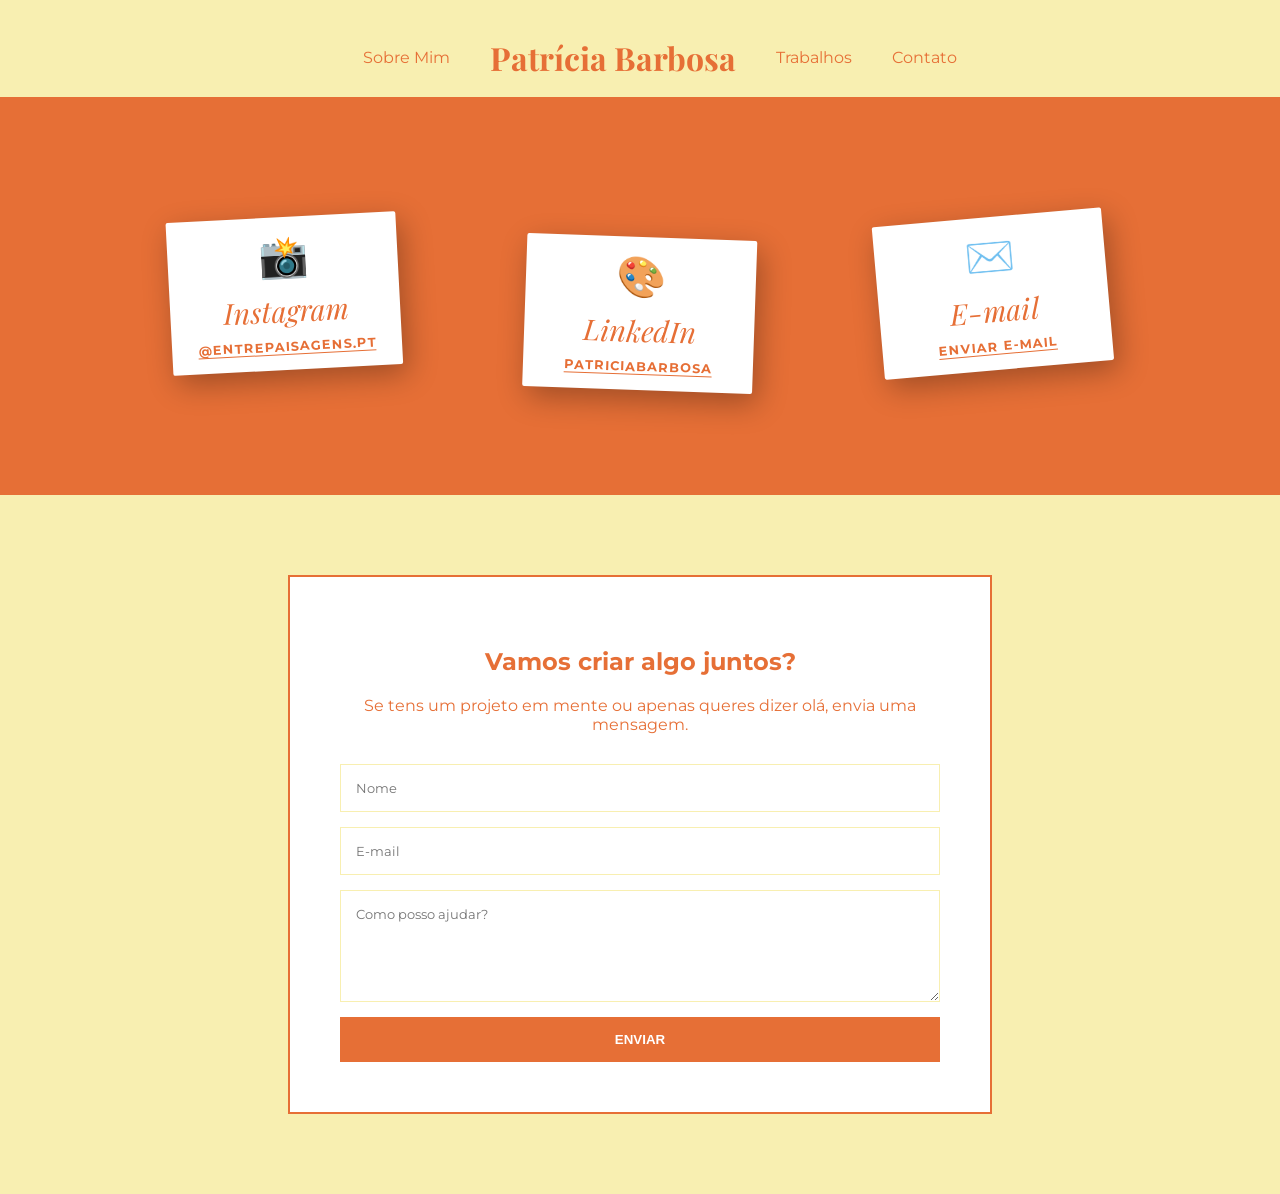
==== contato.html @ 84e58977 "Formulario funcional com Formspree" ====
<!DOCTYPE html>
<html lang="pt-br">
<head>
    <meta charset="UTF-8">
    <meta name="viewport" content="width=device-width, initial-scale=1.0">
    <title>Patrícia Barbosa</title>
    <link rel="icon" type="image/png" href="fotos/logo.svg">
    <link rel="apple-touch-icon" href="fotos/logo.svg">
    <link rel="stylesheet" href="style.css">
    <link href="https://fonts.googleapis.com/css2?family=Playfair+Display:ital,wght@0,700;1,700&family=Montserrat:wght@300;400&display=swap" rel="stylesheet">
</head>
<body>
    <header>
        <nav>
            <ul>
                <li><a href="index.html">Sobre Mim</a></li>
                <li class="logo">Patrícia Barbosa</li>
                <li><a href="trabalhos.html">Trabalhos</a></li>
                <li><a href="contato.html">Contato</a></li>
            </ul>
        </nav>
    </header>

    <section class="contact-links-mural">
        <div class="mural-timeline">
            
            <div class="mural-item item-janeiro">
                <div class="photo-card">
                    <span class="contact-emoji">📸</span>
                    <p class="mural-month">Instagram</p>
                    <a href="https://www.instagram.com/entrepaisagens.pt/" target="_blank" class="contact-link-text">@entrepaisagens.pt</a>
                </div>
            </div>

            <div class="mural-item item-fevereiro">
                <div class="photo-card">
                    <span class="contact-emoji">🎨</span>
                    <p class="mural-month">LinkedIn</p>
                    <a href="https://www.linkedin.com/in/patr%C3%ADcia-barbosa-46b4271a9/" target="_blank" class="contact-link-text">patriciabarbosa</a>
                </div>
            </div>

            <div class="mural-item item-marco">
                <div class="photo-card">
                    <span class="contact-emoji">✉️</span>
                    <p class="mural-month">E-mail</p>
                    <a href="mailto:patriciadbarbosa.pdb@gmail.com" class="contact-link-text">enviar e-mail</a>
                </div>
            </div>

        </div>
    </section>

        <section class="contact-section">
        <div class="contact-card">
            <h2>Vamos criar algo juntos?</h2>
            <p>Se tens um projeto em mente ou apenas queres dizer olá, envia uma mensagem.</p>
            
            <form class="contact-form" action="https://formspree.io/f/xpqkngol" method="POST">
                <input type="text" placeholder="Nome" required>
                <input type="email" placeholder="E-mail" required>
                <textarea placeholder="Como posso ajudar?" rows="5" required></textarea>
                <button type="submit">Enviar</button>
            </form>
        </div>
    </section>

    <script src="script.js"></script>
</body>
</html>
---- style.css ----
:root {
    --pink-bg: #F8EFB1;
    --dark-green: #E66F36;
    --dark-red: #E66F36;
    --white: #ffffff;
}

body {
    margin: 0;
    font-family: 'Montserrat', sans-serif;
    background-color: var(--pink-bg);
    color: var(--dark-red);
}

header {
    background: var(--pink-bg);
    padding: 20px 0;
    text-align: center;
    border-bottom: 2px solid var(--dark-red);
}

nav ul {
    list-style: none;
    display: flex;
    justify-content: center;
    align-items: center;
    gap: 40px;
}

.logo {
    font-family: 'Playfair Display', serif;
    font-size: 2rem;
    font-weight: bold;
}

.hero-green {
    background-color: var(--dark-green);
    height: 300px;
    display: flex;
    justify-content: center;
    align-items: center;
    padding: 50px;
}

.lace-circle {
    border: 3px dashed var(--white);
    border-radius: 50%;
    padding: 60px;
    color: var(--white);
    font-family: 'Playfair Display', serif;
    font-style: italic;
}

.about-section {
    display: flex;
    padding: 80px 10%;
    gap: 50px;
    align-items: center;
}

.about-image {
    position: relative;
    flex: 1;
}

.about-image img {
    width: 100%;
    border: 10px solid var(--white);
}

.badge {
    position: absolute;
    bottom: -20px;
    right: -20px;
    background: var(--dark-red);
    color: white;
    padding: 20px;
    border-radius: 50%;
    font-size: 0.8rem;
    transform: rotate(-15deg);
}

.about-text {
    flex: 1;
}

.about-text h2 span {
    font-family: 'Playfair Display', serif;
    display: block;
    font-size: 3rem;
}

.values-grid {
    display: flex;
    justify-content: space-around;
    padding: 50px;
    background: var(--white);
    margin: 50px 10%;
    border-radius: 20px;
    border: 2px solid var(--dark-red);
}

.value-item {
    text-align: center;
    max-width: 200px;
}

.value-item i {
    font-size: 3rem;
}

/* Links do Menu */
nav ul li a {
    text-decoration: none;
    color: inherit;
    transition: 0.3s;
}

nav ul li a:hover {
    color: var(--dark-green);
}

/* Portfolio */
.portfolio-grid {
    display: grid;
    grid-template-columns: repeat(auto-fit, minmax(300px, 1fr));
    gap: 40px;
    padding: 60px 10%;
}

.project-card {
    text-align: center;
    border: 1px solid var(--pink-bg);
    padding: 20px;
    background: white;
}

.project-image img {
    width: 100%;
    border-radius: 4px;
}

/* Contato */
.contact-section {
    padding: 80px 10%;
    display: flex;
    justify-content: center;
}

.contact-card {
    background: white;
    padding: 50px;
    border: 2px solid var(--dark-red);
    width: 100%;
    max-width: 600px;
    text-align: center;
}

.contact-form {
    display: flex;
    flex-direction: column;
    gap: 15px;
    margin-top: 30px;
}

.contact-form input, .contact-form textarea {
    padding: 15px;
    border: 1px solid var(--pink-bg);
    font-family: 'Montserrat', sans-serif;
}

.contact-form button {
    background: var(--dark-green);
    color: white;
    padding: 15px;
    border: none;
    cursor: pointer;
    font-weight: bold;
    text-transform: uppercase;
}

/* Container da Linha do Tempo Estilo Mural */
.timeline-container {
    background-color: var(--dark-red); /* O fundo bordô da sua paleta original */
    padding: 80px 10%;
    overflow: hidden; /* Evita rolagem horizontal das fotos tortas */
}

/* Grelha de fotos espalhadas */
.mural-timeline {
    display: grid; 
    grid-template-columns: repeat(auto-fit, minmax(280px, 1fr));
    gap: 100px 40px; /* Aumentei o espaço entre linhas para 100px */
    margin-top: 60px;
    position: relative;
    align-items: start;
}

/* O "Item" completo (foto + legenda) */
.mural-item {
    display: flex;
    flex-direction: column;
    align-items: center;
    text-align: center;
    transition: transform 0.3s ease, z-index 0s;
    position: relative;
    z-index: 1; /* Garante que estejam na mesma camada */
}

/* O efeito de "Trazer para frente" no hover */
.mural-item:hover {
    transform: scale(1.05) rotate(0deg) !important; /* Levanta e desentorta */
    z-index: 10; /* Fica acima das outras fotos */
}

/* O Cartão de Foto (A borda branca) */
.photo-card {
    background: var(--white);
    padding: 15px; /* Borda grossa da referência */
    border-radius: 2px;
    box-shadow: 5px 10px 30px rgba(0,0,0,0.3); /* Sombra pesada e difusa */
    margin-bottom: 25px;
}

.photo-card img {
    width: 100%;
    height: auto;
    max-height: 400px;
    object-fit: cover;
}

/* O Mês (Caligrafia Itálica) */
.mural-month {
    font-family: 'Playfair Display', serif;
    font-style: italic; /* O segredo da caligrafia */
    font-weight: 400;
    font-size: 1.8rem;
    margin: 0;
}

/* A Legenda (Fonte Simples) */
.mural-caption {
    font-family: 'Montserrat', sans-serif;
    font-weight: 300;
    font-size: 0.9rem;
    color: var(--pink-bg);
    opacity: 0.8;
    margin: 10px 0 0;
    max-width: 250px;
}

/* --- INCLINAÇÕES ALEATÓRIAS --- */
/* (Copiando o look torto da imagem de referência) */

.item-janeiro {
    transform: rotate(-3deg);
}

.item-fevereiro {
    transform: rotate(2deg) translateY(20px); /* Ligeiramente para baixo */
}

.item-marco {
    transform: rotate(-5deg);
}

.item-abril {
    transform: rotate(4deg);
}

/* Estilo dos Botões de Filtro */
.portfolio-filters {
    text-align: center;
    margin-bottom: 50px;
}

.filter-btn {
    background: none;
    border: 2px solid var(--pink-bg);
    color: var(--pink-bg);
    padding: 10px 25px;
    margin: 5px;
    font-family: 'Montserrat', sans-serif;
    cursor: pointer;
    text-transform: uppercase;
    letter-spacing: 2px;
    transition: 0.3s;
}

.filter-btn.active, .filter-btn:hover {
    background: var(--pink-bg);
    color: var(--dark-red);
}

/* Lógica de Esconder/Mostrar Itens */
.mural-item {
    display: none; /* Esconde por padrão */
}

.mural-item.show {
    display: flex; /* Mostra apenas os que têm a classe .show */
    animation: fadeIn 0.5s ease;
}

@keyframes fadeIn {
    from { opacity: 0; transform: translateY(20px); }
    to { opacity: 1; transform: translateY(0); }
}

/* Espaçamento para a seção de links */
.contact-links-mural {
    background-color: var(--dark-red); /* Fundo bordô para destacar os cartões brancos */
    padding: 60px 10% 100px 10%;
    margin-top: -20px; /* Sobrepõe levemente a seção anterior para fluidez */
}

/* Estilo do emoji/ícone dentro do cartão */
.contact-emoji {
    font-size: 2.5rem;
    display: block;
    margin-bottom: 10px;
}

/* Estilo do link clicável dentro do cartão */
.contact-link-text {
    font-family: 'Montserrat', sans-serif;
    color: var(--dark-red);
    text-decoration: none;
    font-size: 0.8rem;
    font-weight: bold;
    text-transform: uppercase;
    letter-spacing: 1px;
    display: inline-block;
    margin-top: 10px;
    border-bottom: 1px solid var(--dark-red);
    transition: 0.3s;
}

.contact-link-text:hover {
    color: var(--dark-green);
    border-bottom-color: var(--dark-green);
}

/* Garante que os cards de contato não fiquem gigantes */
.contact-links-mural .photo-card {
    min-width: 200px;
    text-align: center;
}

.resume-section {
    background-color: var(--pink-bg); /* O teu creme #F8EFB1 */
    padding: 80px 10%;
    color: var(--dark-green); /* Verde para o texto base */
}

.resume-container {
    display: flex;
    justify-content: space-between;
    gap: 50px;
}

.resume-column {
    flex: 1;
}

.section-title {
    color: #E66F36; /* O teu Laranja Terracota */
    font-family: 'Playfair Display', serif; /* Ou a fonte que usas nos títulos */
    font-size: 2rem;
    margin-bottom: 30px;
    border-bottom: 2px solid #E66F36;
    display: inline-block;
}

.resume-item {
    margin-bottom: 25px;
}

.year {
    display: block;
    font-weight: bold;
    color: #E66F36;
    font-size: 0.9rem;
    margin-bottom: 5px;
}

.resume-item h3 {
    margin: 0;
    font-size: 1.3rem;
}

.skills-list {
    list-style: none;
    padding: 0;
}

.skills-list li {
    padding: 10px 0;
    border-bottom: 1px solid rgba(81, 102, 8, 0.2); /* Linha subtil em verde */
    font-weight: 500;
}

/* Responsividade para telemóvel */
@media (max-width: 768px) {
    .resume-container {
        flex-direction: column;
    }
}
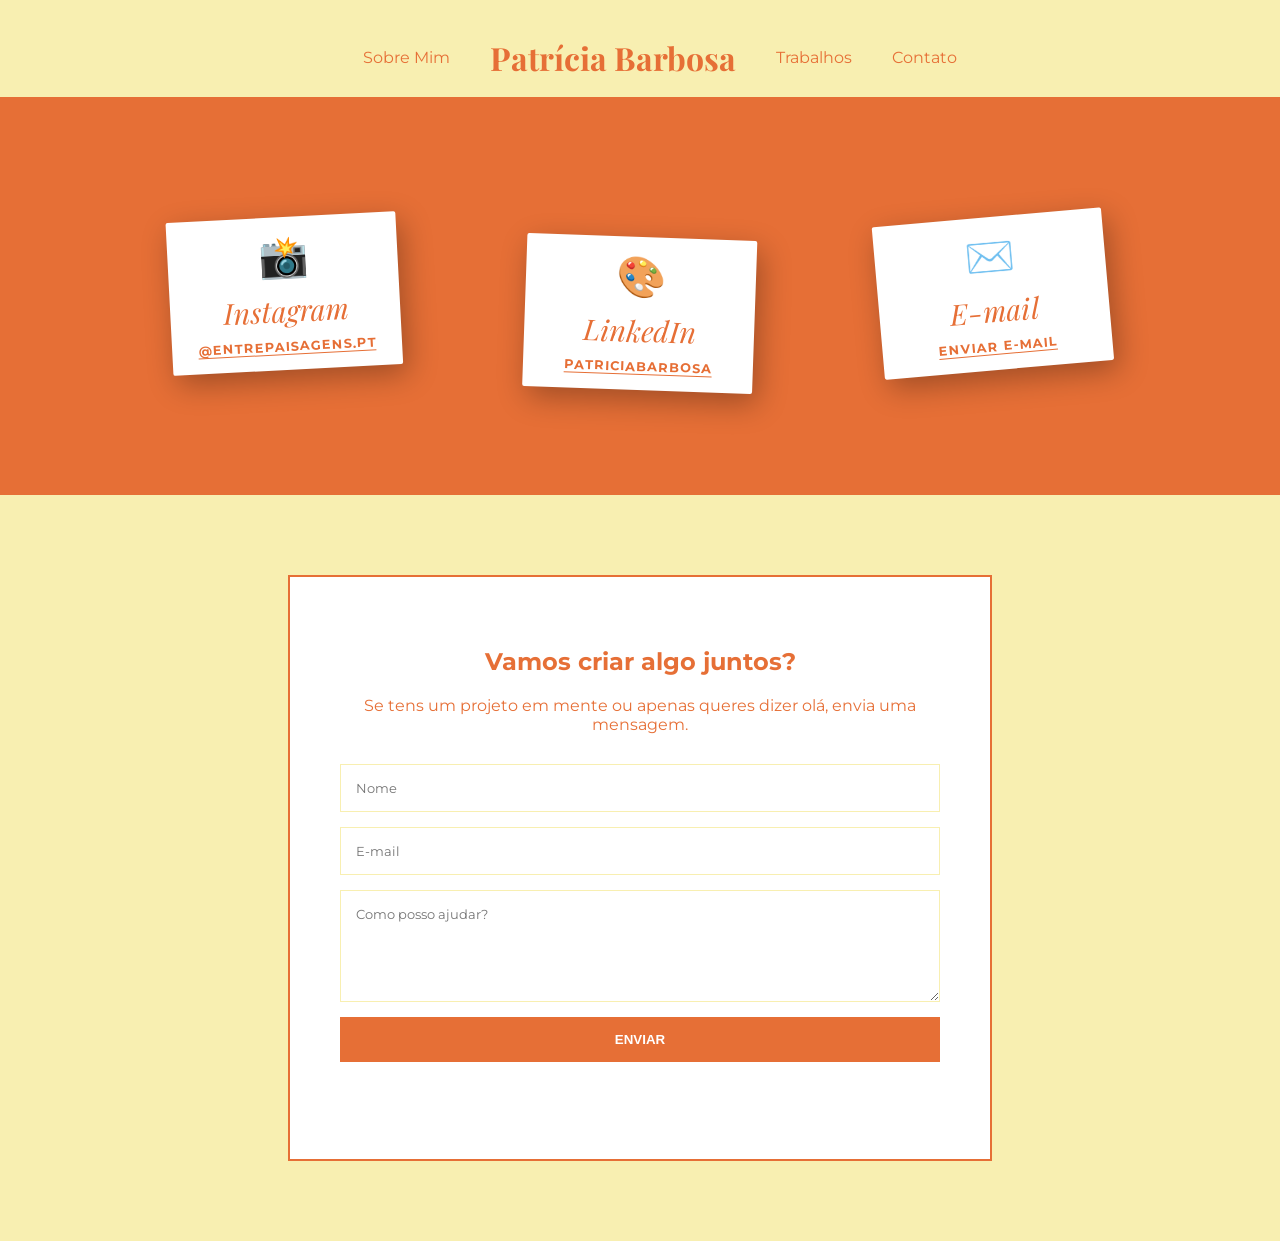
==== commit d52b88d8: "não sqai da pagina" ====
--- a/contato.html
+++ b/contato.html
@@ -56,15 +56,52 @@
             <h2>Vamos criar algo juntos?</h2>
             <p>Se tens um projeto em mente ou apenas queres dizer olá, envia uma mensagem.</p>
             
-            <form class="contact-form" action="https://formspree.io/f/xpqkngol" method="POST">
-                <input type="text" placeholder="Nome" required>
-                <input type="email" placeholder="E-mail" required>
-                <textarea placeholder="Como posso ajudar?" rows="5" required></textarea>
-                <button type="submit">Enviar</button>
-            </form>
+                <form id="my-form" class="contact-form" action="https://formspree.io/f/xpqkngol" method="POST">
+        <input type="text" name="name" placeholder="Nome" required>
+        <input type="email" name="_replyto" placeholder="E-mail" required>
+        <textarea name="message" placeholder="Como posso ajudar?" rows="5" required></textarea>
+        <button id="my-form-button" type="submit">Enviar</button>
+        
+        <p id="my-form-status"></p>
+    </form>
         </div>
     </section>
 
     <script src="script.js"></script>
+    <script>
+  var form = document.getElementById("my-form");
+  
+  async function handleSubmit(event) {
+    event.preventDefault(); // Impede a página de recarregar ou mudar
+    var status = document.getElementById("my-form-status");
+    var data = new FormData(event.target);
+    
+    fetch(event.target.action, {
+      method: form.method,
+      body: data,
+      headers: {
+          'Accept': 'application/json'
+      }
+    }).then(response => {
+      if (response.ok) {
+        status.innerHTML = "Mensagem enviada com sucesso!";
+        status.style.color = "green";
+        form.reset(); // Limpa o formulário para a pessoa ver que foi enviado
+      } else {
+        response.json().then(data => {
+          if (Object.hasOwn(data, 'errors')) {
+            status.innerHTML = data["errors"].map(error => error["message"]).join(", ");
+          } else {
+            status.innerHTML = "Ups! Houve um problema ao enviar.";
+          }
+        })
+      }
+    }).catch(error => {
+      status.innerHTML = "Ups! Houve um problema ao enviar.";
+    });
+  }
+  
+  form.addEventListener("submit", handleSubmit)
+</script>
 </body>
 </html>
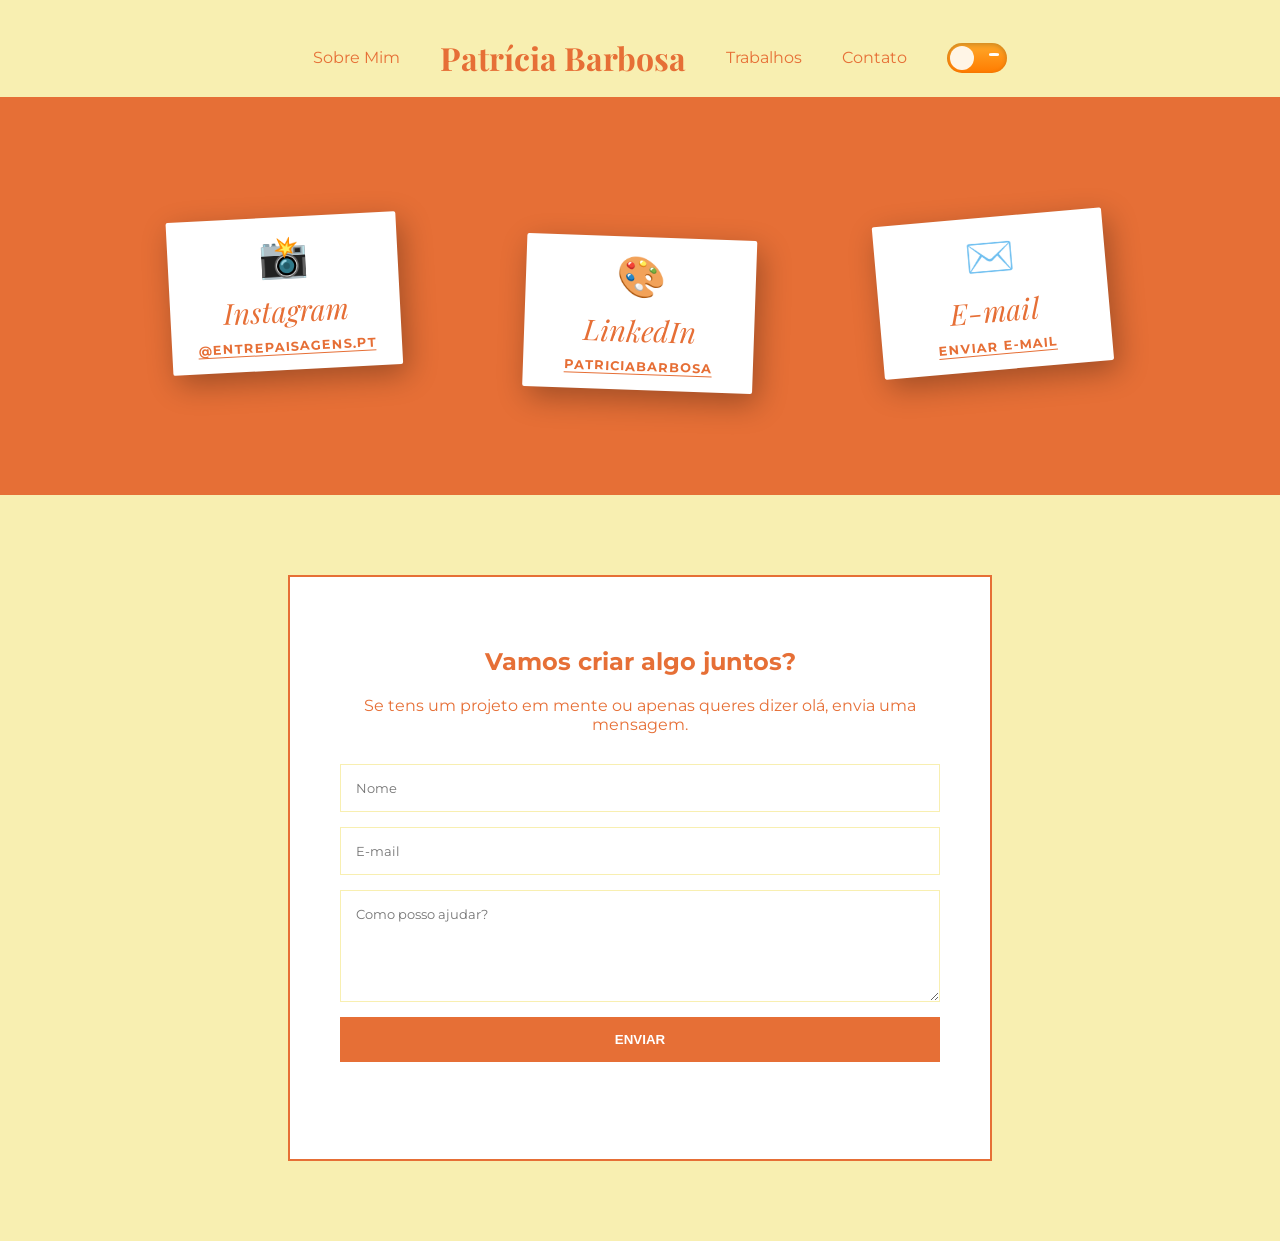
==== commit 80b3d5f4: "tema escuro_index js paginas" ====
--- a/contato.html
+++ b/contato.html
@@ -11,13 +11,29 @@
 </head>
 <body>
     <header>
-        <nav>
-            <ul>
-                <li><a href="index.html">Sobre Mim</a></li>
-                <li class="logo">Patrícia Barbosa</li>
-                <li><a href="trabalhos.html">Trabalhos</a></li>
-                <li><a href="contato.html">Contato</a></li>
-            </ul>
+    <nav>
+        <ul>
+            <li><a href="index.html">Sobre Mim</a></li>
+            <li class="logo">Patrícia Barbosa</li>
+            <li><a href="trabalhos.html">Trabalhos</a></li>
+            <li><a href="contato.html">Contato</a></li>
+            <li>
+                <div class="theme-switch-wrapper">
+                    <input type="checkbox" id="theme-toggle">
+                    <label for="theme-toggle" class="theme-switch">
+                        <div class="sky">
+                            <div class="sun-moon"></div>
+                            <div class="stars">
+                                <span></span><span></span><span></span>
+                            </div>
+                            <div class="clouds">
+                                <span></span><span></span><span></span>
+                            </div>
+                        </div>
+                    </label>
+                </div>
+            </li>
+        </ul>
         </nav>
     </header>
 
--- a/style.css
+++ b/style.css
@@ -3,6 +3,80 @@
     --dark-green: #E66F36;
     --dark-red: #E66F36;
     --white: #ffffff;
+}
+
+/* Cores do Modo Escuro (Ajuste conforme seu gosto) */
+[data-theme="dark"] {
+    --pink-bg: #1a1b26;     
+    --dark-green: #e66f36;   
+    --dark-red: #e66f36;     
+    --white: #24283b;      
+}
+
+/* Container do Switch */
+.theme-switch-wrapper {
+    display: flex;
+    align-items: center;
+}
+
+#theme-toggle { 
+    display: none;
+}
+
+.theme-switch {
+    cursor: pointer;
+    width: 60px; /* Reduzi o tamanho para caber no menu */
+    height: 30px;
+    background: linear-gradient(#ffaa2b, #ff7b00); /* Dia */
+    border-radius: 50px;
+    position: relative;
+    display: block;
+    overflow: hidden;
+    box-shadow: inset 0 2px 5px rgba(0,0,0,0.2);
+    transition: 0.5s;
+}
+
+/* O Sol / Lua */
+.sun-moon {
+    position: absolute;
+    top: 3px;
+    left: 3px;
+    width: 24px;
+    height: 24px;
+    background: #fff5e6;
+    border-radius: 50%;
+    transition: 0.5s cubic-bezier(0.68, -0.55, 0.265, 1.55);
+    z-index: 2;
+}
+
+/* Estado Ativo (Noite) */
+#theme-toggle:checked + .theme-switch {
+    background: linear-gradient(#202040, #16213e);
+}
+
+#theme-toggle:checked + .theme-switch .sun-moon {
+    left: calc(100% - 27px);
+    background: #f0f0f0;
+    box-shadow: inset -3px -2px 0 0 #a9a9a9; /* Cratera da lua */
+}
+
+/* Nuvens e Estrelas simples */
+.clouds span, .stars span {
+    position: absolute;
+    background: white;
+    border-radius: 50%;
+    transition: 0.5s;
+}
+
+.clouds span { width: 10px; height: 3px; top: 10px; right: 8px; opacity: 0.8; }
+.stars span { width: 2px; height: 2px; top: 8px; left: 15px; opacity: 0; }
+
+#theme-toggle:checked + .theme-switch .stars span { opacity: 1; }
+#theme-toggle:checked + .theme-switch .clouds { transform: translateY(40px); }
+
+/* Suavidade geral no site */
+body {
+    transition: background-color 0.5s ease, color 0.5s ease;
 }
 
 body {
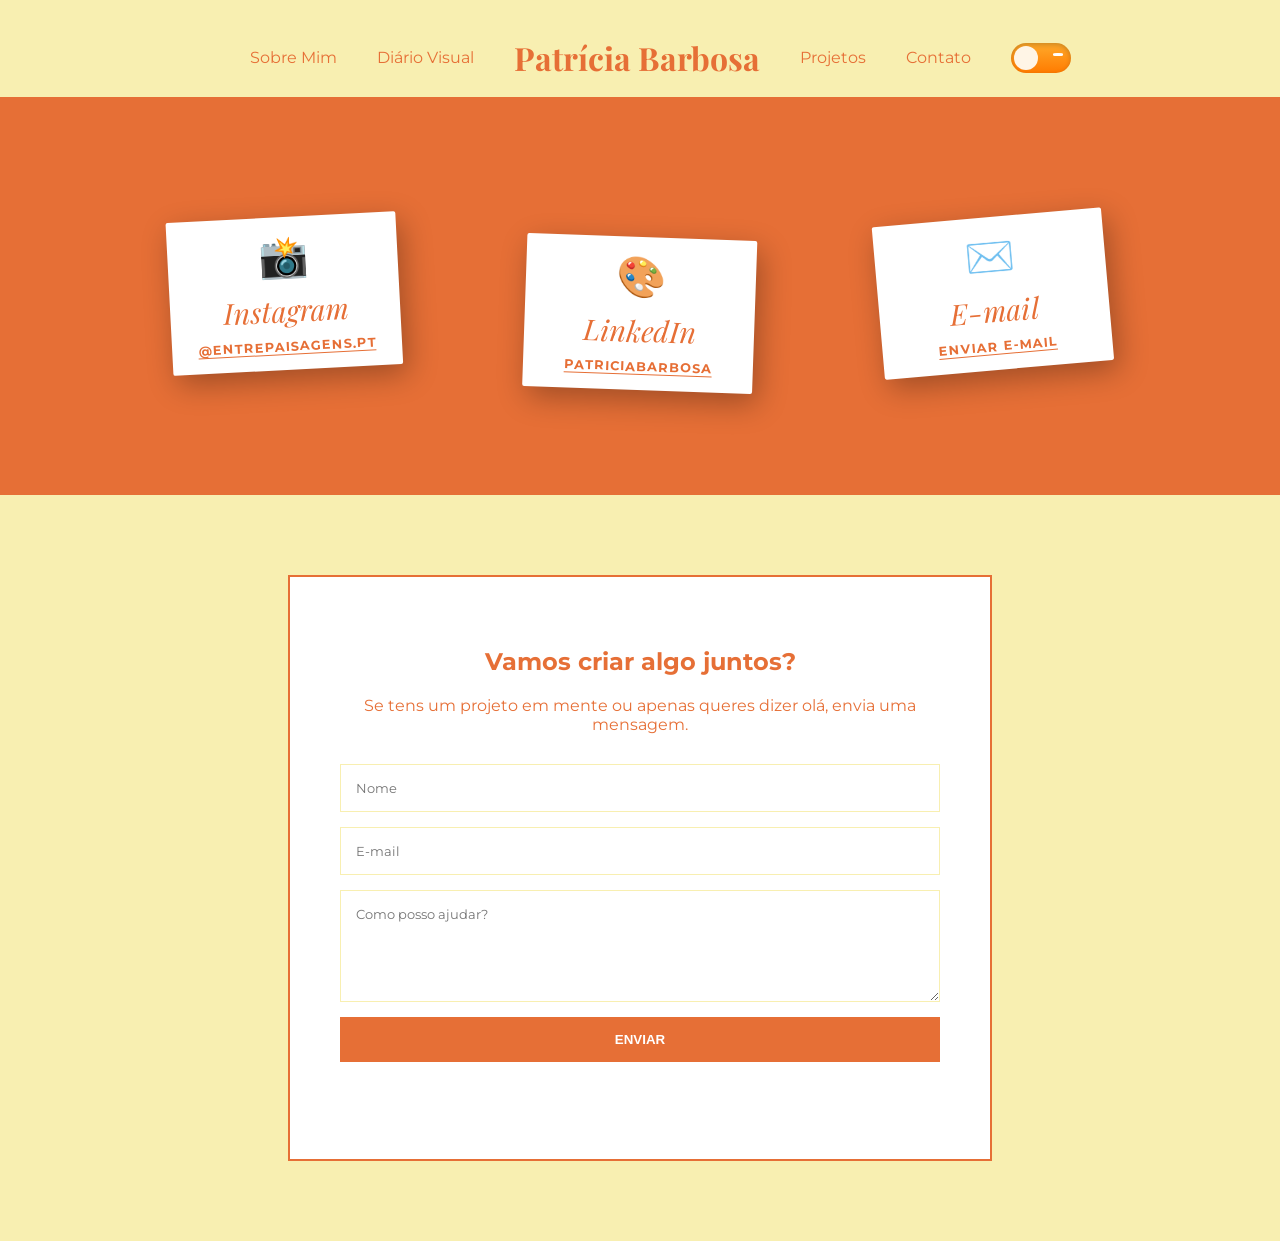
==== commit 70da5116: "diario visual" ====
--- a/contato.html
+++ b/contato.html
@@ -10,12 +10,14 @@
     <link href="https://fonts.googleapis.com/css2?family=Playfair+Display:ital,wght@0,700;1,700&family=Montserrat:wght@300;400&display=swap" rel="stylesheet">
 </head>
 <body>
+
     <header>
     <nav>
         <ul>
             <li><a href="index.html">Sobre Mim</a></li>
+            <li><a href="journal.html">Diário Visual</a></li>
             <li class="logo">Patrícia Barbosa</li>
-            <li><a href="trabalhos.html">Trabalhos</a></li>
+            <li><a href="trabalhos.html">Projetos</a></li>
             <li><a href="contato.html">Contato</a></li>
             <li>
                 <div class="theme-switch-wrapper">
--- a/style.css
+++ b/style.css
@@ -7,10 +7,10 @@
 
 /* Cores do Modo Escuro (Ajuste conforme seu gosto) */
 [data-theme="dark"] {
-    --pink-bg: #1a1b26;     
+    --pink-bg: #7B190D;     
     --dark-green: #e66f36;   
     --dark-red: #e66f36;     
-    --white: #24283b;      
+    --white: #10151B;      
 }
 
 /* Container do Switch */
@@ -479,4 +479,84 @@
     .resume-container {
         flex-direction: column;
     }
+}
+
+.hero-video {
+    position: relative;
+    height: 400px;
+    overflow: hidden;
+    display: flex;
+    justify-content: center;
+    align-items: center;
+}
+
+.bg-video {
+    position: absolute;
+    top: 50%;
+    left: 50%;
+    width: 100%;
+    height: 100%;
+    object-fit: cover; /* Faz o vídeo cobrir toda a área sem esticar */
+    transform: translate(-50%, -50%);
+    z-index: -1;
+    filter: brightness(0.7); /* Escurece um pouco para o texto aparecer melhor */
+}
+
+.hero-content {
+    z-index: 1;
+}
+
+@media (prefers-reduced-motion: reduce) {
+    .bg-video {
+        display: none; /* Esconde o vídeo se o usuário preferir menos movimento */
+    }
+    .hero-video {
+        background-image: url('fotos/uma-foto-estatica.jpg'); /* Mostra uma foto no lugar */
+        background-size: cover;
+    }
+}
+
+.journal-container {
+    padding: 40px 5%;
+    max-width: 1200px;
+    margin: 0 auto;
+}
+
+.masonry-grid {
+    /* Define o número de colunas conforme o ecrã */
+    column-count: 3;
+    column-gap: 20px;
+}
+
+.masonry-item {
+    display: inline-block;
+    width: 100%;
+    margin-bottom: 20px;
+    border-radius: 4px;
+    overflow: hidden;
+    transition: transform 0.3s ease;
+}
+
+.masonry-item img {
+    width: 100%;
+    display: block;
+    height: auto;
+    /* Filtro subtil para combinar com o teu estilo */
+    filter: grayscale(0.2) brightness(0.95);
+    transition: all 0.5s ease;
+}
+
+/* Efeito ao passar o rato */
+.masonry-item:hover img {
+    filter: grayscale(0) brightness(1);
+    transform: scale(1.05);
+}
+
+/* Responsividade: menos colunas em tablets e telemóveis */
+@media (max-width: 900px) {
+    .masonry-grid { column-count: 2; }
+}
+
+@media (max-width: 600px) {
+    .masonry-grid { column-count: 1; }
 }
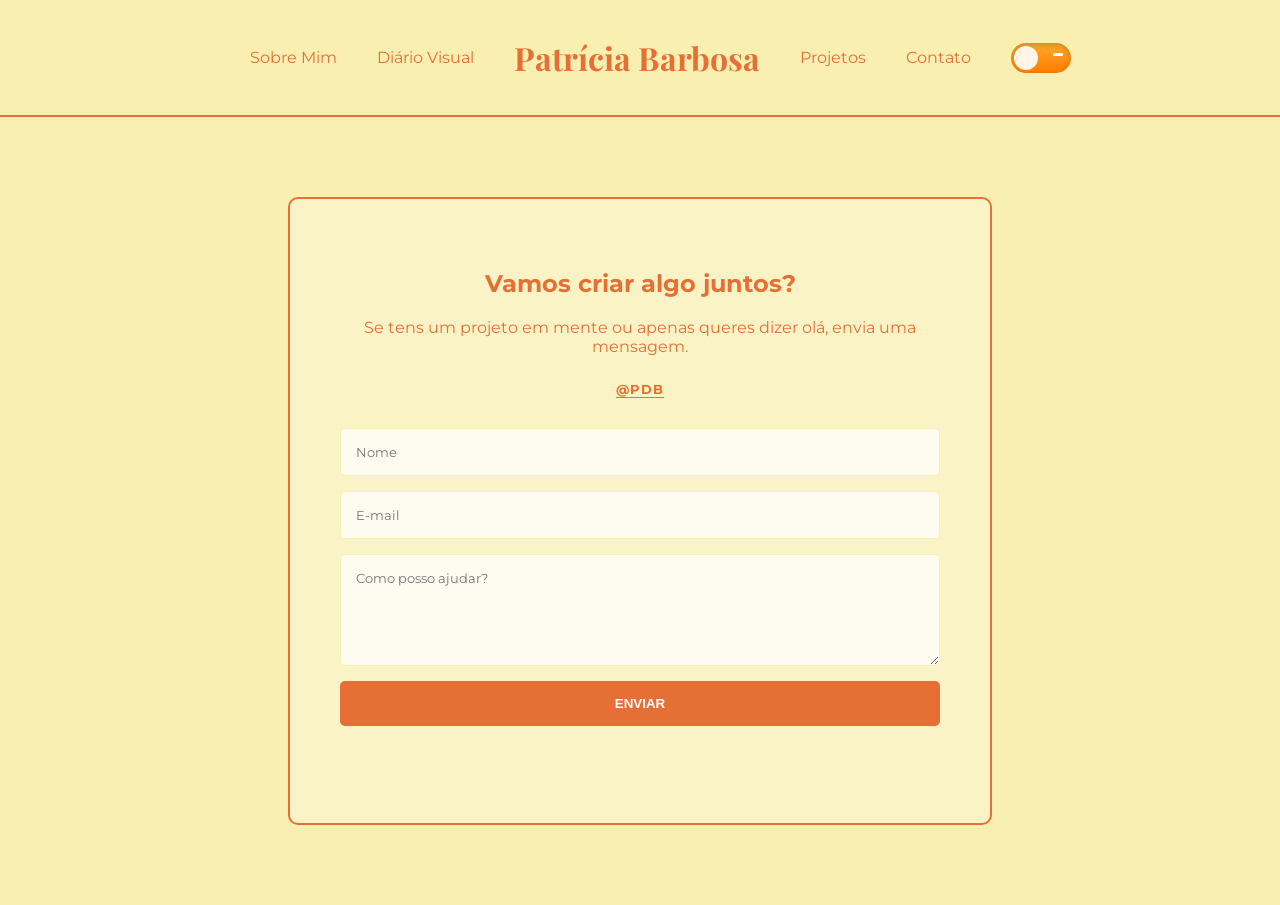
==== commit 74ca3ec9: "contacto1" ====
--- a/contato.html
+++ b/contato.html
@@ -39,40 +39,13 @@
         </nav>
     </header>
 
-    <section class="contact-links-mural">
-        <div class="mural-timeline">
-            
-            <div class="mural-item item-janeiro">
-                <div class="photo-card">
-                    <span class="contact-emoji">📸</span>
-                    <p class="mural-month">Instagram</p>
-                    <a href="https://www.instagram.com/entrepaisagens.pt/" target="_blank" class="contact-link-text">@entrepaisagens.pt</a>
-                </div>
-            </div>
 
-            <div class="mural-item item-fevereiro">
-                <div class="photo-card">
-                    <span class="contact-emoji">🎨</span>
-                    <p class="mural-month">LinkedIn</p>
-                    <a href="https://www.linkedin.com/in/patr%C3%ADcia-barbosa-46b4271a9/" target="_blank" class="contact-link-text">patriciabarbosa</a>
-                </div>
-            </div>
-
-            <div class="mural-item item-marco">
-                <div class="photo-card">
-                    <span class="contact-emoji">✉️</span>
-                    <p class="mural-month">E-mail</p>
-                    <a href="mailto:patriciadbarbosa.pdb@gmail.com" class="contact-link-text">enviar e-mail</a>
-                </div>
-            </div>
-
-        </div>
-    </section>
 
         <section class="contact-section">
         <div class="contact-card">
             <h2>Vamos criar algo juntos?</h2>
             <p>Se tens um projeto em mente ou apenas queres dizer olá, envia uma mensagem.</p>
+             <a href="https://linktr.ee/Patidb" target="_blank" class="contact-link-text">@pdb</a>
             
                 <form id="my-form" class="contact-form" action="https://formspree.io/f/xpqkngol" method="POST">
         <input type="text" name="name" placeholder="Nome" required>
--- a/style.css
+++ b/style.css
@@ -219,15 +219,18 @@
     padding: 80px 10%;
     display: flex;
     justify-content: center;
+    
 }
 
 .contact-card {
-    background: white;
+    background: rgba(255, 255, 255, 0.253);
     padding: 50px;
     border: 2px solid var(--dark-red);
+    border-radius: 10px;
     width: 100%;
     max-width: 600px;
     text-align: center;
+
 }
 
 .contact-form {
@@ -235,22 +238,27 @@
     flex-direction: column;
     gap: 15px;
     margin-top: 30px;
+    border-radius: 5px;
+    
 }
 
 .contact-form input, .contact-form textarea {
     padding: 15px;
     border: 1px solid var(--pink-bg);
+    border-radius: 5px;
     font-family: 'Montserrat', sans-serif;
+    background: rgba(255, 255, 255, 0.766);
 }
 
 .contact-form button {
     background: var(--dark-green);
-    color: white;
+    color: rgb(255, 255, 255);
     padding: 15px;
     border: none;
     cursor: pointer;
     font-weight: bold;
     text-transform: uppercase;
+     border-radius: 5px;
 }
 
 /* Container da Linha do Tempo Estilo Mural */
@@ -515,48 +523,61 @@
         background-size: cover;
     }
 }
-
-.journal-container {
-    padding: 40px 5%;
-    max-width: 1200px;
-    margin: 0 auto;
-}
-
 .masonry-grid {
-    /* Define o número de colunas conforme o ecrã */
+    display: block; /* Garante que o container se comporta como bloco */
     column-count: 3;
     column-gap: 20px;
+    width: 100%;
 }
 
 .masonry-item {
-    display: inline-block;
+    display: block; /* Alterado de inline-block para block */
     width: 100%;
     margin-bottom: 20px;
-    border-radius: 4px;
-    overflow: hidden;
-    transition: transform 0.3s ease;
+    break-inside: avoid; /* Impede que a foto se parta entre colunas */
+    -webkit-column-break-inside: avoid; /* Versão para Safari/Chrome antigo */
 }
 
 .masonry-item img {
     width: 100%;
+    height: auto;
     display: block;
-    height: auto;
-    /* Filtro subtil para combinar com o teu estilo */
-    filter: grayscale(0.2) brightness(0.95);
-    transition: all 0.5s ease;
-}
-
-/* Efeito ao passar o rato */
-.masonry-item:hover img {
-    filter: grayscale(0) brightness(1);
-    transform: scale(1.05);
-}
-
-/* Responsividade: menos colunas em tablets e telemóveis */
-@media (max-width: 900px) {
-    .masonry-grid { column-count: 2; }
-}
-
-@media (max-width: 600px) {
-    .masonry-grid { column-count: 1; }
+    object-fit: cover; /* Garante que a imagem preenche o espaço sem deformar */
+}
+
+.contact-section {
+    position: relative; /* Essencial para os stickers não fugirem */
+}
+
+.sticker-decor {
+    position: absolute;
+    z-index: 5;
+    pointer-events: none; /* Não atrapalha o clique no formulário */
+    
+    /* Efeito de adesivo real: borda branca + sombra leve */
+    filter: drop-shadow(0 0 1px #fff) 
+            drop-shadow(0 0 2px #fff) 
+            drop-shadow(3px 5px 10px rgba(0,0,0,0.1));
+    
+    transition: transform 0.4s cubic-bezier(0.175, 0.885, 0.32, 1.275);
+}
+
+/* Posicionamento estratégico baseado no seu print */
+.s-top {
+    width: 120px;
+    top: 5%;
+    right: 15%;
+    transform: rotate(15deg);
+}
+
+.s-bottom {
+    width: 90px;
+    bottom: 10%;
+    left: 30%;
+    transform: rotate(-10deg);
+}
+
+/* Interação: quando passar o mouse perto ou no card, eles reagem */
+.contact-section:hover .sticker-decor {
+    transform: scale(1.1) rotate(0deg);
 }
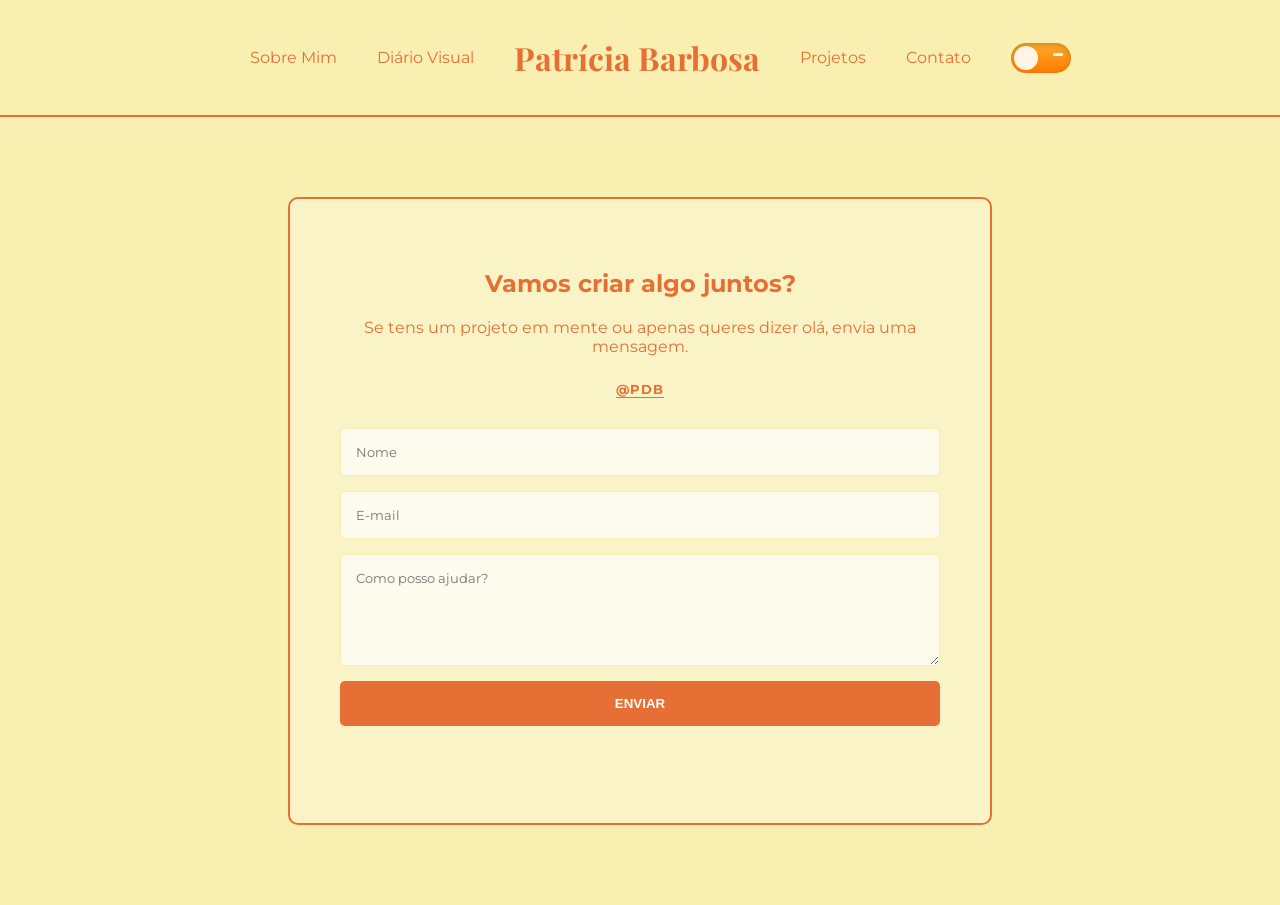
==== commit 51957df7: "tema-escuro/claro" ====
--- a/contato.html
+++ b/contato.html
@@ -4,6 +4,15 @@
     <meta charset="UTF-8">
     <meta name="viewport" content="width=device-width, initial-scale=1.0">
     <title>Patrícia Barbosa</title>
+    <head>
+    <script>
+        // Executa imediatamente para evitar o "flash" branco
+        const savedTheme = localStorage.getItem('theme');
+        if (savedTheme === 'dark') {
+            document.documentElement.setAttribute('data-theme', 'dark');
+        }
+    </script>
+</head>
     <link rel="icon" type="image/png" href="fotos/logo.svg">
     <link rel="apple-touch-icon" href="fotos/logo.svg">
     <link rel="stylesheet" href="style.css">
--- a/style.css
+++ b/style.css
@@ -7,10 +7,10 @@
 
 /* Cores do Modo Escuro (Ajuste conforme seu gosto) */
 [data-theme="dark"] {
-    --pink-bg: #7B190D;     
-    --dark-green: #e66f36;   
-    --dark-red: #e66f36;     
-    --white: #10151B;      
+    --pink-bg: #d3d3d3;     
+    --dark-green: #434343;   
+    --dark-red: #434343;     
+    --white: #10151B;
 }
 
 /* Container do Switch */
@@ -247,7 +247,7 @@
     border: 1px solid var(--pink-bg);
     border-radius: 5px;
     font-family: 'Montserrat', sans-serif;
-    background: rgba(255, 255, 255, 0.766);
+    background: rgba(255, 255, 255, 0.711);
 }
 
 .contact-form button {
@@ -446,11 +446,11 @@
 }
 
 .section-title {
-    color: #E66F36; /* O teu Laranja Terracota */
+    color: var(--dark-orange); /* O teu Laranja Terracota */
     font-family: 'Playfair Display', serif; /* Ou a fonte que usas nos títulos */
     font-size: 2rem;
     margin-bottom: 30px;
-    border-bottom: 2px solid #E66F36;
+    border-bottom: 2px solid var(--dark-orange);
     display: inline-block;
 }
 
@@ -461,7 +461,7 @@
 .year {
     display: block;
     font-weight: bold;
-    color: #E66F36;
+    color: var(--dark-orange);
     font-size: 0.9rem;
     margin-bottom: 5px;
 }
@@ -580,4 +580,30 @@
 /* Interação: quando passar o mouse perto ou no card, eles reagem */
 .contact-section:hover .sticker-decor {
     transform: scale(1.1) rotate(0deg);
+}
+
+/* Por padrão, esconde o vídeo do modo escuro */
+.video-dark {
+    display: none;
+}
+
+/* Quando o tema for escuro: */
+[data-theme="dark"] .video-light {
+    display: none; /* Esconde o claro */
+}
+
+[data-theme="dark"] .video-dark {
+    display: block; /* Mostra o escuro */
+}
+
+/* Mantém as propriedades que você já tinha no seu bg-video */
+.bg-video {
+    position: absolute;
+    top: 50%;
+    left: 50%;
+    width: 100%;
+    height: 100%;
+    object-fit: cover;
+    transform: translate(-50%, -50%);
+    z-index: -1;
 }
